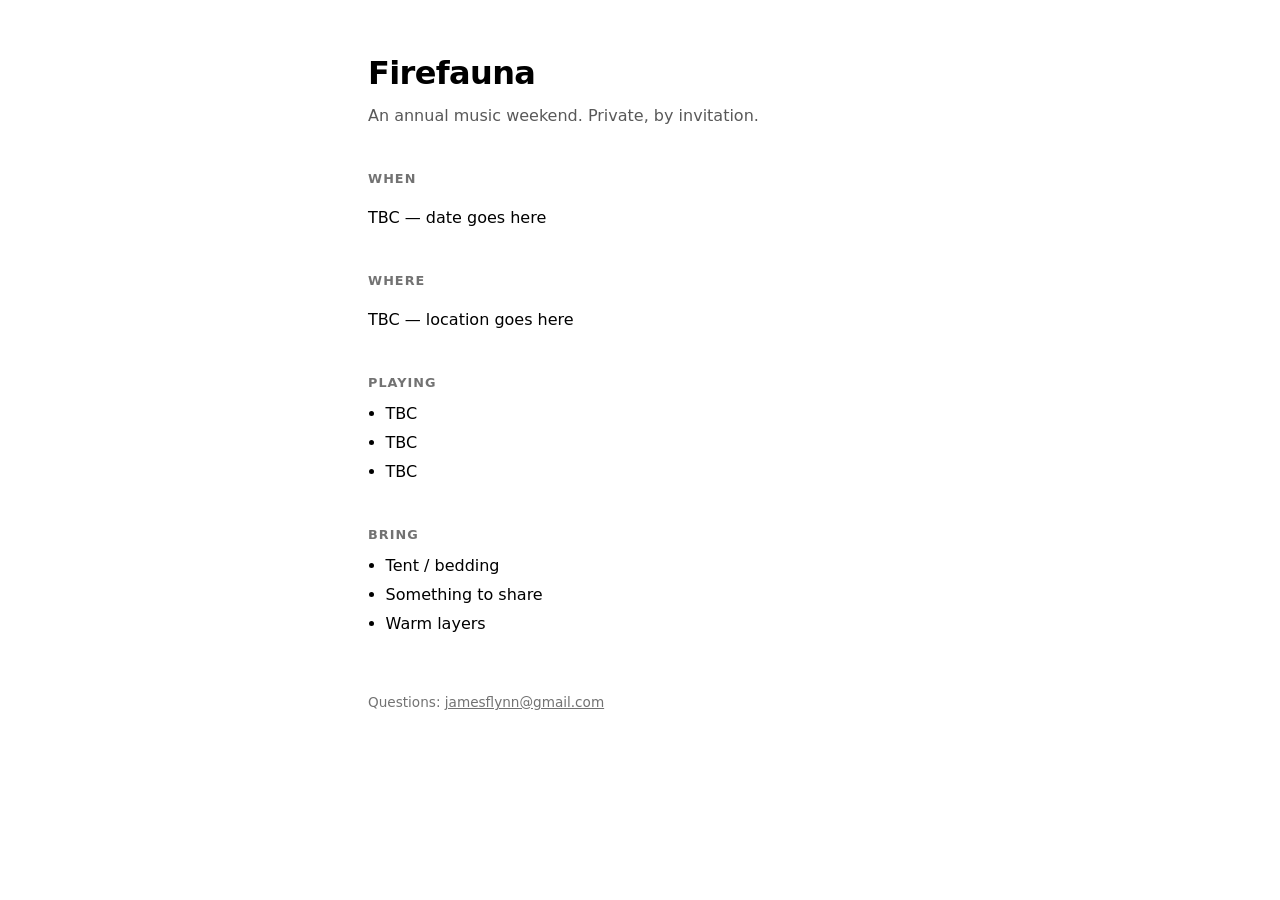
==== index.html @ e8c9aa82 "Add single-page Firefauna site Co-Authored-By: Claude Opus 5 <noreply@anthropic.com>" ====
<!doctype html>
<html lang="en">
<head>
<meta charset="utf-8">
<meta name="viewport" content="width=device-width, initial-scale=1">
<meta name="robots" content="noindex">
<title>Firefauna</title>
<style>
  :root { color-scheme: light dark; }
  body {
    max-width: 34rem;
    margin: 0 auto;
    padding: 3rem 1.25rem 5rem;
    font: 1rem/1.6 ui-sans-serif, system-ui, -apple-system, Segoe UI, Roboto, sans-serif;
  }
  h1 { font-size: 2rem; margin: 0 0 .25rem; letter-spacing: -.02em; }
  .tagline { margin: 0 0 2.5rem; opacity: .65; }
  h2 { font-size: .8rem; text-transform: uppercase; letter-spacing: .08em; opacity: .55; margin: 2.5rem 0 .5rem; }
  ul { margin: 0; padding-left: 1.1rem; }
  li { margin: .2rem 0; }
  footer { margin-top: 3.5rem; font-size: .85rem; opacity: .55; }
  a { color: inherit; }
</style>
</head>
<body>

<h1>Firefauna</h1>
<p class="tagline">An annual music weekend. Private, by invitation.</p>

<h2>When</h2>
<p>TBC &mdash; date goes here</p>

<h2>Where</h2>
<p>TBC &mdash; location goes here</p>

<h2>Playing</h2>
<ul>
  <li>TBC</li>
  <li>TBC</li>
  <li>TBC</li>
</ul>

<h2>Bring</h2>
<ul>
  <li>Tent / bedding</li>
  <li>Something to share</li>
  <li>Warm layers</li>
</ul>

<footer>
  Questions: <a href="mailto:jamesflynn@gmail.com">jamesflynn@gmail.com</a>
</footer>

</body>
</html>
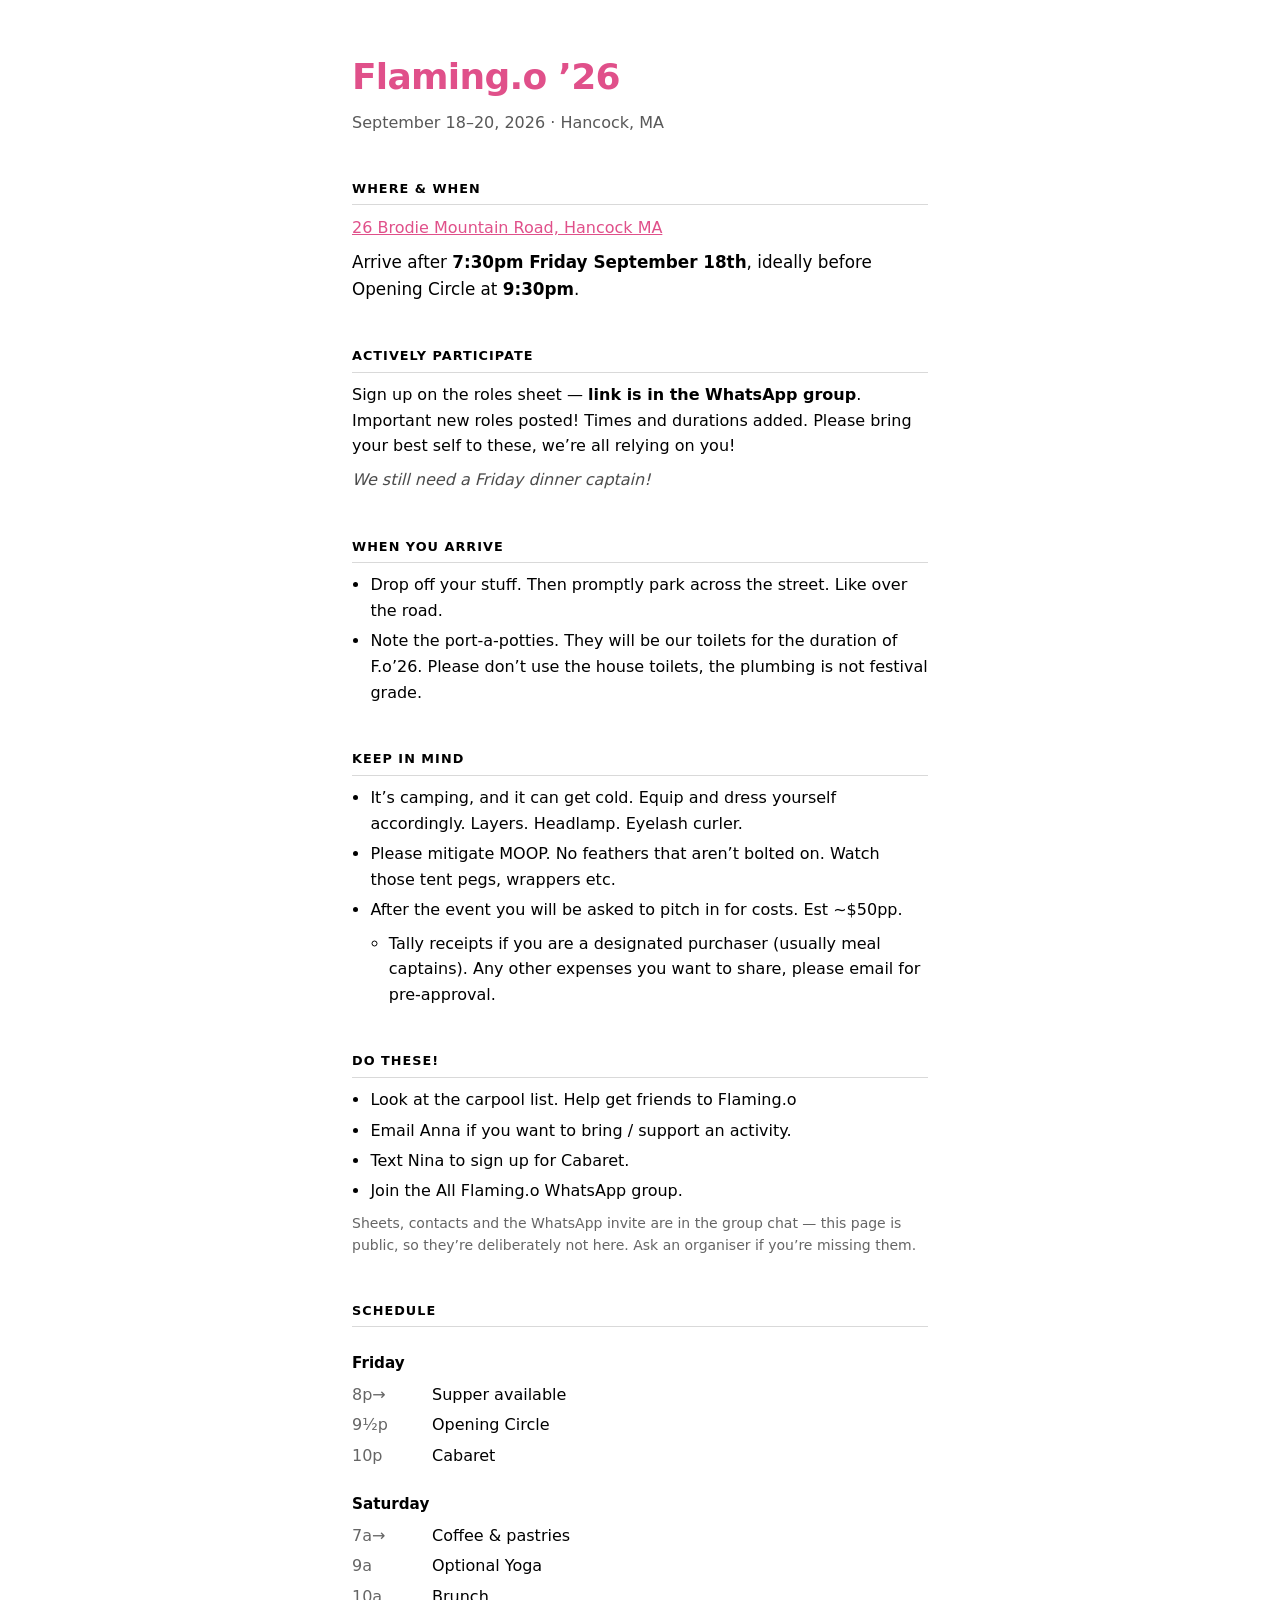
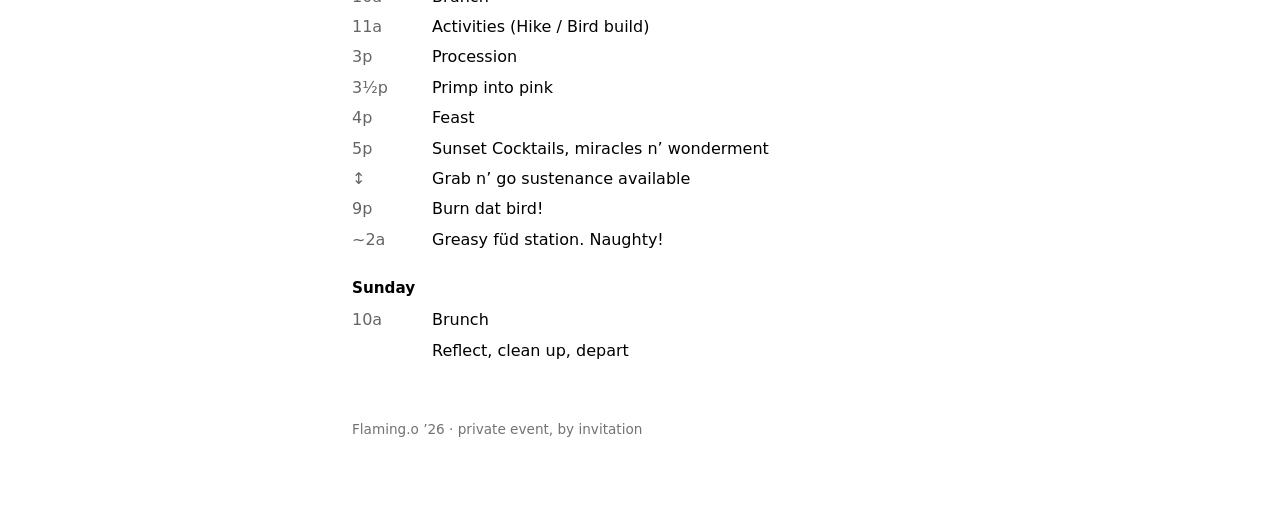
==== commit 91034023: "Add Flaming.o '26 details: location, schedule, logistics Contact details, Sheets and the WhatsApp in" ====
--- a/index.html
+++ b/index.html
@@ -4,52 +4,125 @@
 <meta charset="utf-8">
 <meta name="viewport" content="width=device-width, initial-scale=1">
 <meta name="robots" content="noindex">
-<title>Firefauna</title>
+<title>Flaming.o &rsquo;26</title>
 <style>
-  :root { color-scheme: light dark; }
+  :root { color-scheme: light dark; --pink: #e0508a; }
   body {
-    max-width: 34rem;
+    max-width: 36rem;
     margin: 0 auto;
     padding: 3rem 1.25rem 5rem;
     font: 1rem/1.6 ui-sans-serif, system-ui, -apple-system, Segoe UI, Roboto, sans-serif;
   }
-  h1 { font-size: 2rem; margin: 0 0 .25rem; letter-spacing: -.02em; }
-  .tagline { margin: 0 0 2.5rem; opacity: .65; }
-  h2 { font-size: .8rem; text-transform: uppercase; letter-spacing: .08em; opacity: .55; margin: 2.5rem 0 .5rem; }
-  ul { margin: 0; padding-left: 1.1rem; }
-  li { margin: .2rem 0; }
+  h1 { font-size: 2.25rem; margin: 0 0 .25rem; letter-spacing: -.02em; color: var(--pink); }
+  .tagline { margin: 0 0 1rem; opacity: .65; }
+  h2 {
+    font-size: .8rem; text-transform: uppercase; letter-spacing: .08em;
+    margin: 2.75rem 0 .6rem; padding-bottom: .3rem;
+    border-bottom: 1px solid color-mix(in srgb, currentColor 15%, transparent);
+  }
+  h3 { font-size: .95rem; margin: 1.5rem 0 .4rem; }
+  p { margin: .5rem 0; }
+  ul { margin: .5rem 0; padding-left: 1.15rem; }
+  li { margin: .3rem 0; }
+  a { color: var(--pink); }
+  .lede { font-size: 1.05rem; }
+  .todo { opacity: .7; font-style: italic; }
+  .note { font-size: .875rem; opacity: .6; }
+  dl.sched { display: grid; grid-template-columns: 4.25rem 1fr; gap: .3rem .75rem; margin: .4rem 0; }
+  dl.sched dt { font-variant-numeric: tabular-nums; opacity: .6; }
+  dl.sched dd { margin: 0; }
   footer { margin-top: 3.5rem; font-size: .85rem; opacity: .55; }
-  a { color: inherit; }
 </style>
 </head>
 <body>
 
-<h1>Firefauna</h1>
-<p class="tagline">An annual music weekend. Private, by invitation.</p>
+<h1>Flaming.o &rsquo;26</h1>
+<p class="tagline">September 18&ndash;20, 2026 &middot; Hancock, MA</p>
 
-<h2>When</h2>
-<p>TBC &mdash; date goes here</p>
+<h2>Where &amp; when</h2>
+<p>
+  <a href="https://maps.app.goo.gl/1fHJGPwDLcyNwLw86">26 Brodie Mountain Road, Hancock MA</a>
+</p>
+<p class="lede">
+  Arrive after <strong>7:30pm Friday September 18th</strong>, ideally before
+  Opening Circle at <strong>9:30pm</strong>.
+</p>
 
-<h2>Where</h2>
-<p>TBC &mdash; location goes here</p>
+<h2>Actively participate</h2>
+<p>
+  Sign up on the roles sheet &mdash; <strong>link is in the WhatsApp group</strong>.
+  Important new roles posted! Times and durations added. Please bring your best
+  self to these, we&rsquo;re all relying on you!
+</p>
+<p class="todo">We still need a Friday dinner captain!</p>
 
-<h2>Playing</h2>
+<h2>When you arrive</h2>
 <ul>
-  <li>TBC</li>
-  <li>TBC</li>
-  <li>TBC</li>
+  <li>Drop off your stuff. Then promptly park across the street. Like over the road.</li>
+  <li>Note the port-a-potties. They will be our toilets for the duration of F.o&rsquo;26.
+      Please don&rsquo;t use the house toilets, the plumbing is not festival grade.</li>
+</ul>
+<!-- parking diagram: drop parking.jpg in this folder and uncomment
+<img src="parking.jpg" alt="Parking diagram">
+-->
+
+<h2>Keep in mind</h2>
+<ul>
+  <li>It&rsquo;s camping, and it can get cold. Equip and dress yourself accordingly.
+      Layers. Headlamp. Eyelash curler.</li>
+  <li>Please mitigate MOOP. No feathers that aren&rsquo;t bolted on. Watch those tent
+      pegs, wrappers etc.</li>
+  <li>After the event you will be asked to pitch in for costs. Est ~$50pp.
+    <ul>
+      <li>Tally receipts if you are a designated purchaser (usually meal captains).
+          Any other expenses you want to share, please email for pre-approval.</li>
+    </ul>
+  </li>
 </ul>
 
-<h2>Bring</h2>
+<h2>Do these!</h2>
 <ul>
-  <li>Tent / bedding</li>
-  <li>Something to share</li>
-  <li>Warm layers</li>
+  <li>Look at the carpool list. Help get friends to Flaming.o</li>
+  <li>Email Anna if you want to bring / support an activity.</li>
+  <li>Text Nina to sign up for Cabaret.</li>
+  <li>Join the All Flaming.o WhatsApp group.</li>
 </ul>
+<p class="note">
+  Sheets, contacts and the WhatsApp invite are in the group chat &mdash; this page
+  is public, so they&rsquo;re deliberately not here. Ask an organiser if you&rsquo;re missing them.
+</p>
 
-<footer>
-  Questions: <a href="mailto:jamesflynn@gmail.com">jamesflynn@gmail.com</a>
-</footer>
+<h2>Schedule</h2>
+
+<h3>Friday</h3>
+<dl class="sched">
+  <dt>8p&rarr;</dt>   <dd>Supper available</dd>
+  <dt>9&frac12;p</dt> <dd>Opening Circle</dd>
+  <dt>10p</dt>        <dd>Cabaret</dd>
+</dl>
+
+<h3>Saturday</h3>
+<dl class="sched">
+  <dt>7a&rarr;</dt> <dd>Coffee &amp; pastries</dd>
+  <dt>9a</dt>       <dd>Optional Yoga</dd>
+  <dt>10a</dt>      <dd>Brunch</dd>
+  <dt>11a</dt>      <dd>Activities (Hike / Bird build)</dd>
+  <dt>3p</dt>       <dd>Procession</dd>
+  <dt>3&frac12;p</dt><dd>Primp into pink</dd>
+  <dt>4p</dt>       <dd>Feast</dd>
+  <dt>5p</dt>       <dd>Sunset Cocktails, miracles n&rsquo; wonderment</dd>
+  <dt>&#8597;</dt>  <dd>Grab n&rsquo; go sustenance available</dd>
+  <dt>9p</dt>       <dd>Burn dat bird!</dd>
+  <dt>~2a</dt>      <dd>Greasy f&uuml;d station. Naughty!</dd>
+</dl>
+
+<h3>Sunday</h3>
+<dl class="sched">
+  <dt>10a</dt> <dd>Brunch</dd>
+  <dt></dt>    <dd>Reflect, clean up, depart</dd>
+</dl>
+
+<footer>Flaming.o &rsquo;26 &middot; private event, by invitation</footer>
 
 </body>
 </html>
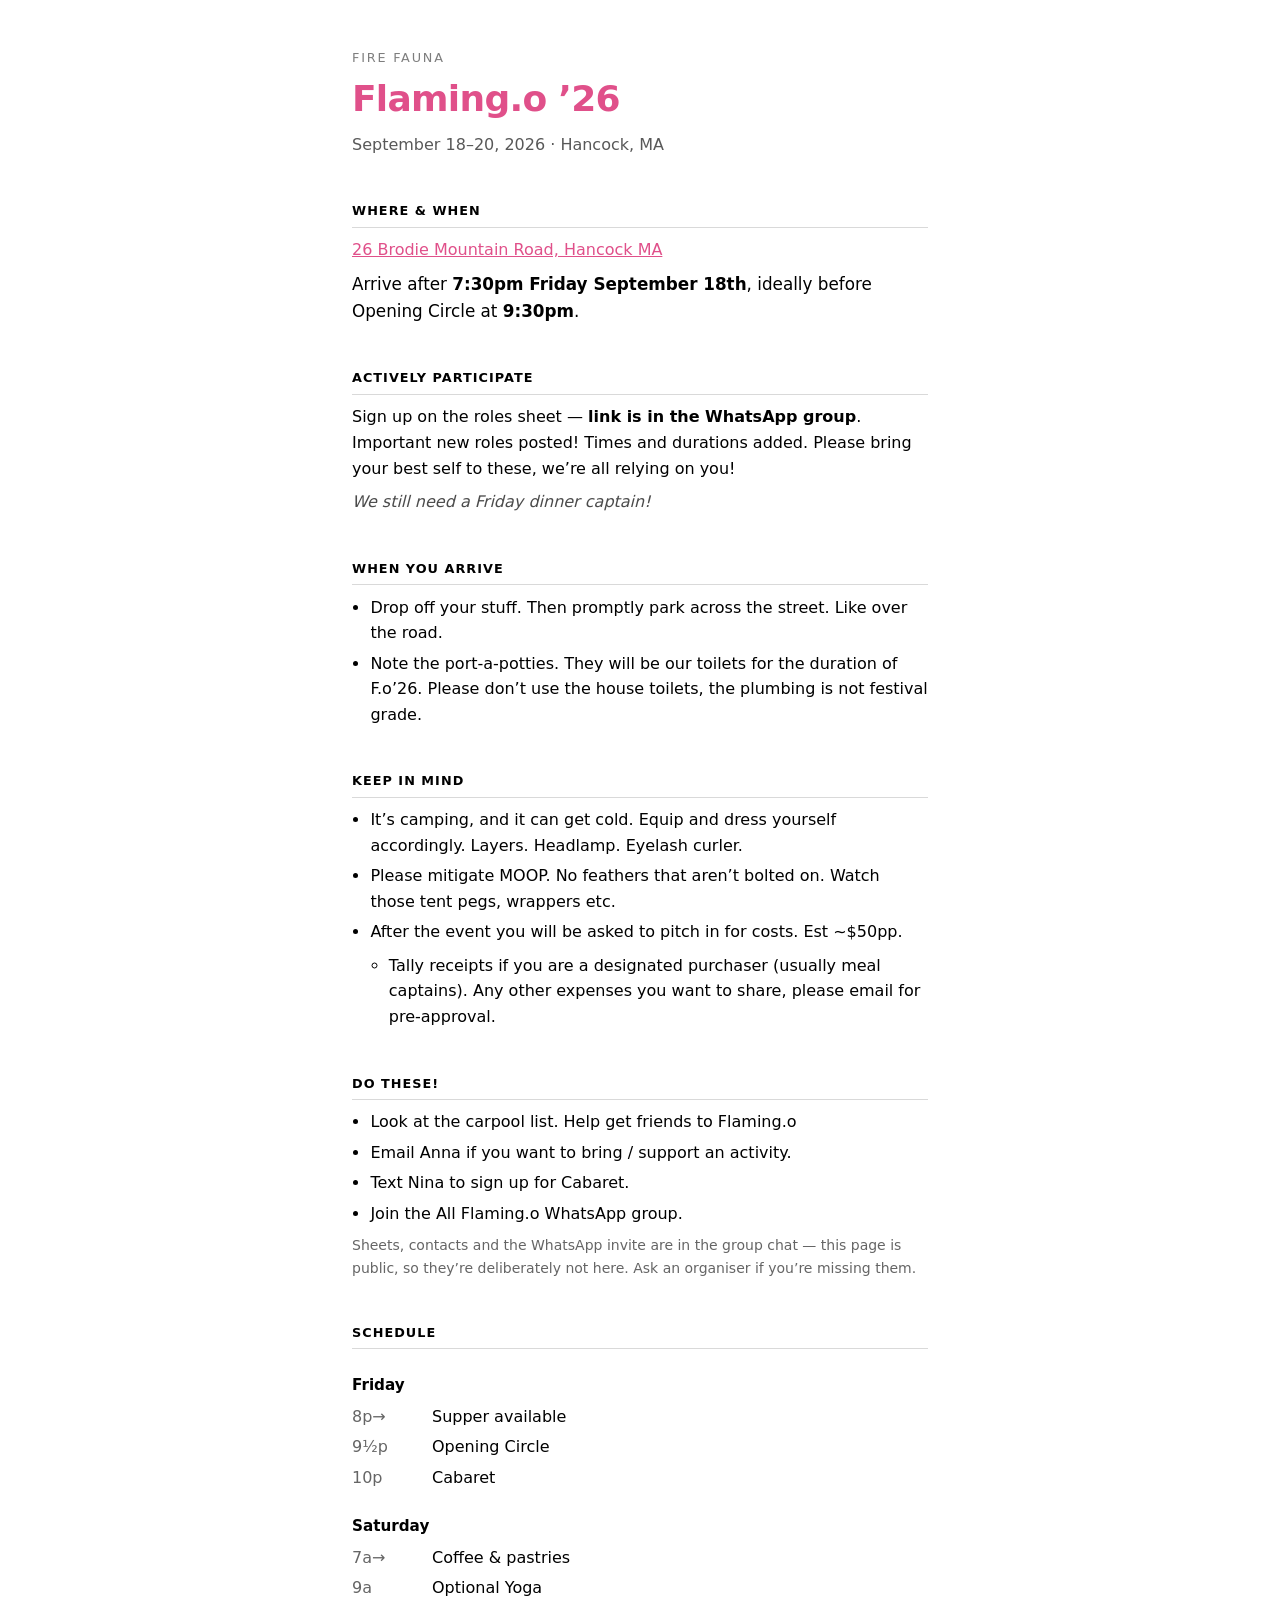
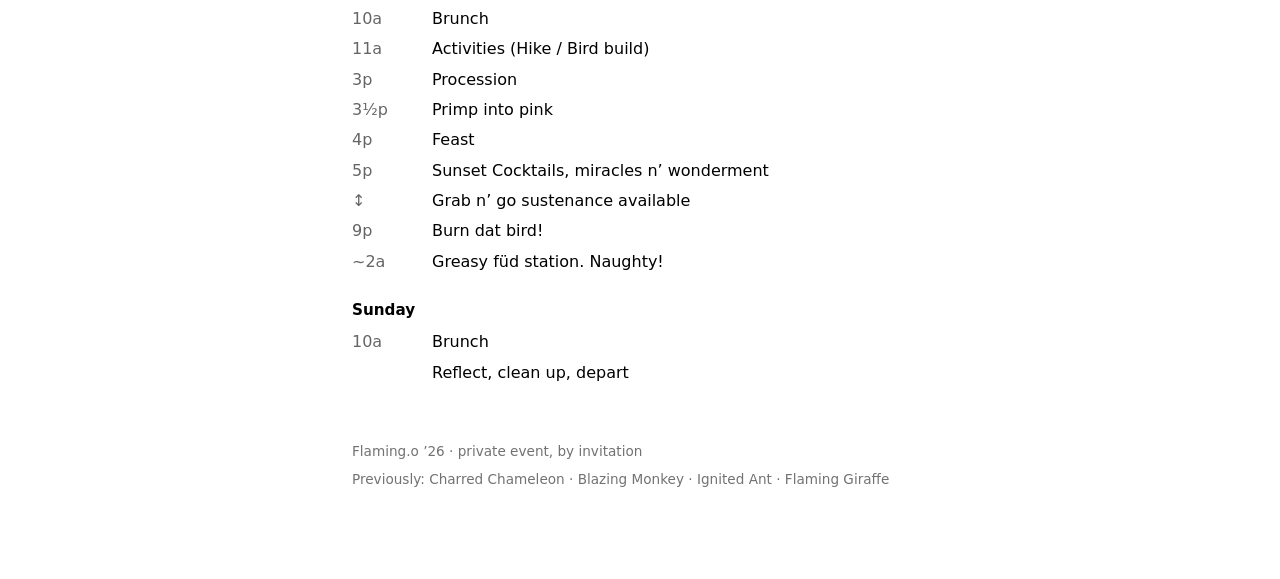
==== commit 600efeba: "Add Fire Fauna program branding and past-year lineage Co-Authored-By: Claude Opus 5 <noreply@anthrop" ====
--- a/index.html
+++ b/index.html
@@ -28,6 +28,9 @@
   .lede { font-size: 1.05rem; }
   .todo { opacity: .7; font-style: italic; }
   .note { font-size: .875rem; opacity: .6; }
+  .eyebrow { margin: 0 0 .1rem; font-size: .8rem; text-transform: uppercase;
+             letter-spacing: .14em; opacity: .5; }
+  .lineage { margin-top: .4rem; }
   dl.sched { display: grid; grid-template-columns: 4.25rem 1fr; gap: .3rem .75rem; margin: .4rem 0; }
   dl.sched dt { font-variant-numeric: tabular-nums; opacity: .6; }
   dl.sched dd { margin: 0; }
@@ -36,6 +39,7 @@
 </head>
 <body>
 
+<p class="eyebrow">Fire Fauna</p>
 <h1>Flaming.o &rsquo;26</h1>
 <p class="tagline">September 18&ndash;20, 2026 &middot; Hancock, MA</p>
 
@@ -122,7 +126,11 @@
   <dt></dt>    <dd>Reflect, clean up, depart</dd>
 </dl>
 
-<footer>Flaming.o &rsquo;26 &middot; private event, by invitation</footer>
+<footer>
+  Flaming.o &rsquo;26 &middot; private event, by invitation
+  <p class="lineage">Previously: Charred Chameleon &middot; Blazing Monkey &middot;
+     Ignited Ant &middot; Flaming Giraffe</p>
+</footer>
 
 </body>
 </html>
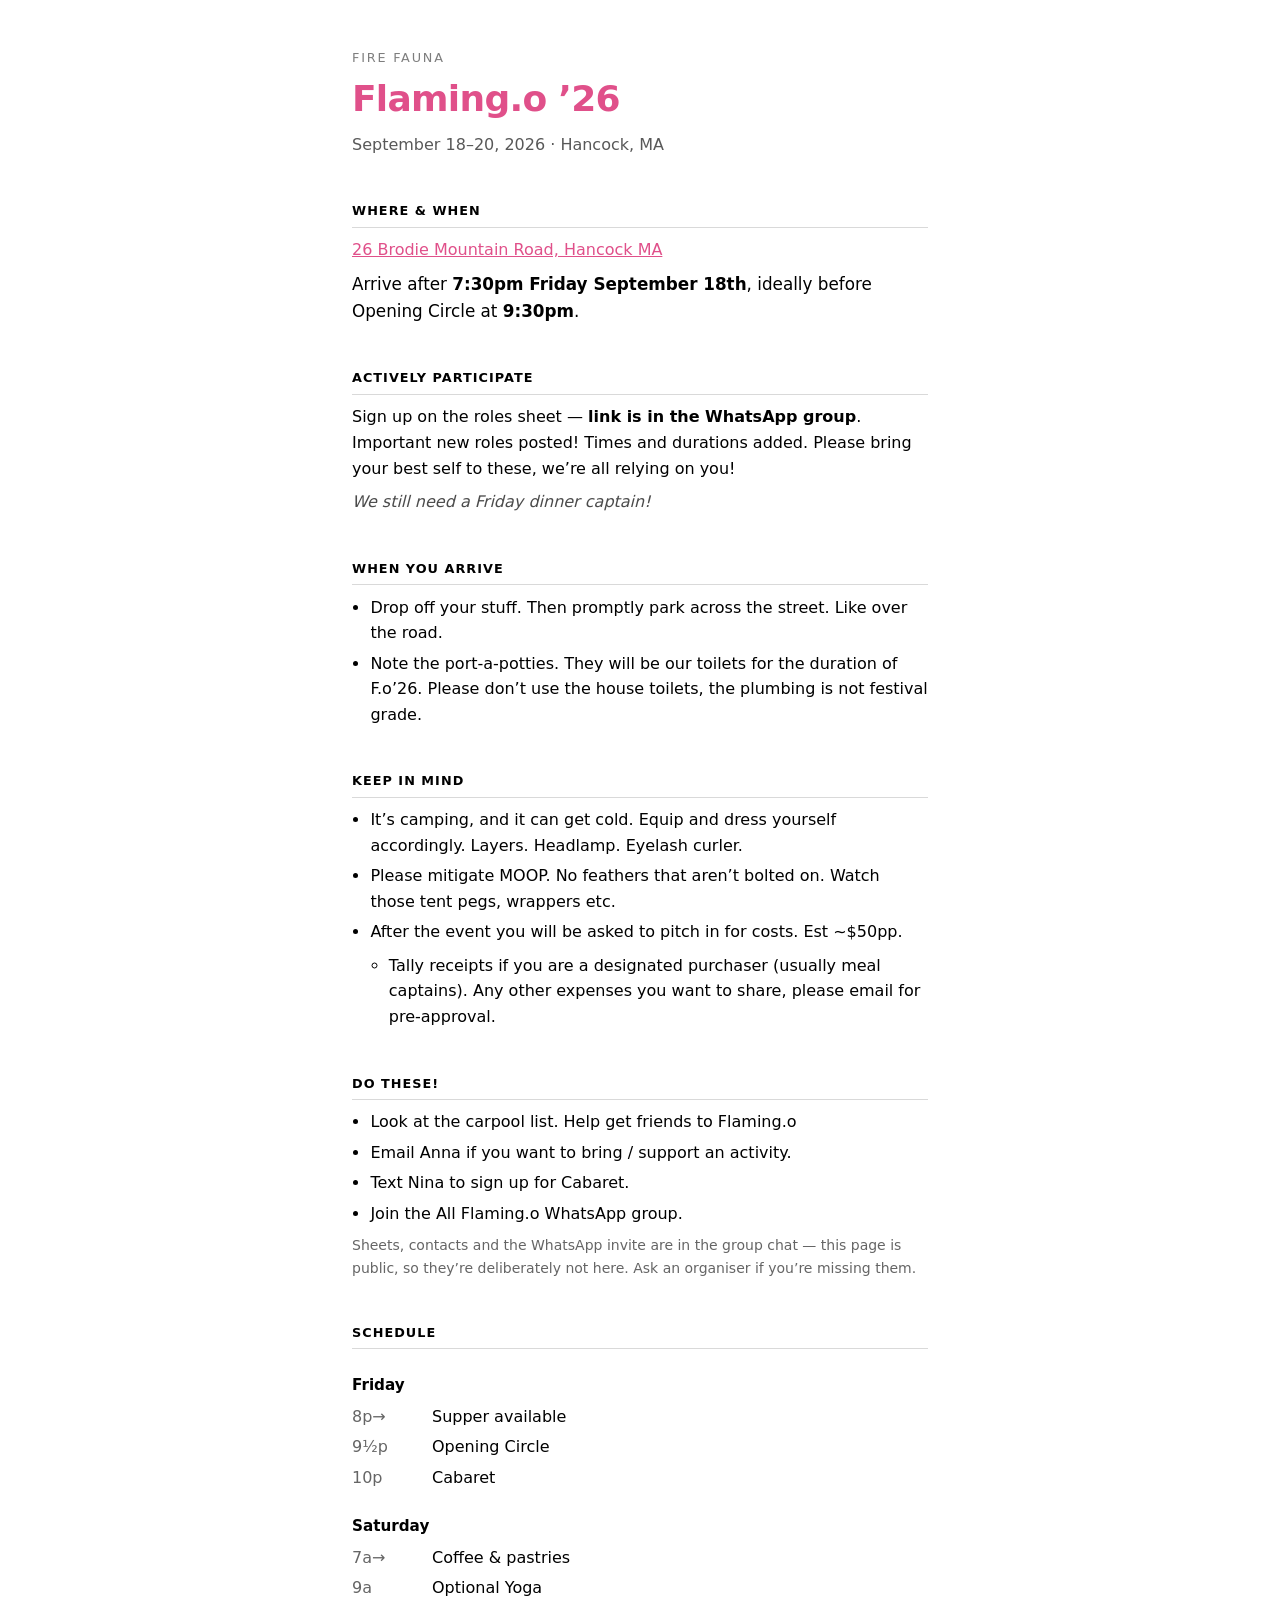
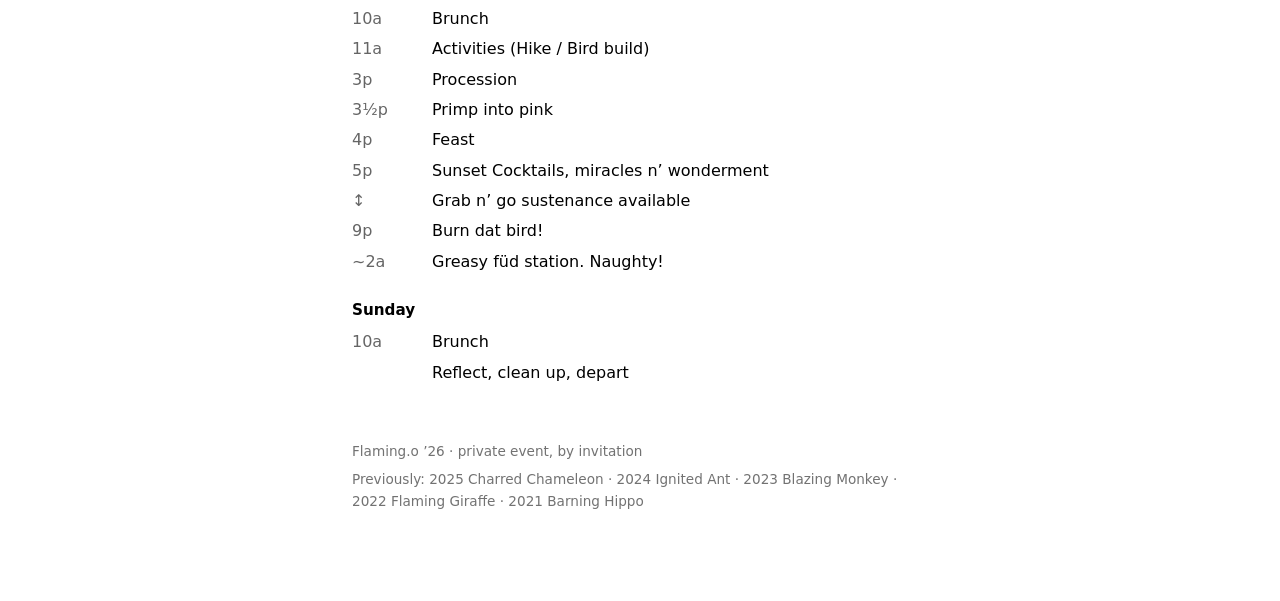
==== commit 0750bfe1: "Correct past-year lineage with years Co-Authored-By: Claude Opus 5 <noreply@anthropic.com>" ====
--- a/index.html
+++ b/index.html
@@ -128,8 +128,14 @@
 
 <footer>
   Flaming.o &rsquo;26 &middot; private event, by invitation
-  <p class="lineage">Previously: Charred Chameleon &middot; Blazing Monkey &middot;
-     Ignited Ant &middot; Flaming Giraffe</p>
+  <p class="lineage">
+    Previously:
+    2025 Charred Chameleon &middot;
+    2024 Ignited Ant &middot;
+    2023 Blazing Monkey &middot;
+    2022 Flaming Giraffe &middot;
+    2021 Barning Hippo
+  </p>
 </footer>
 
 </body>
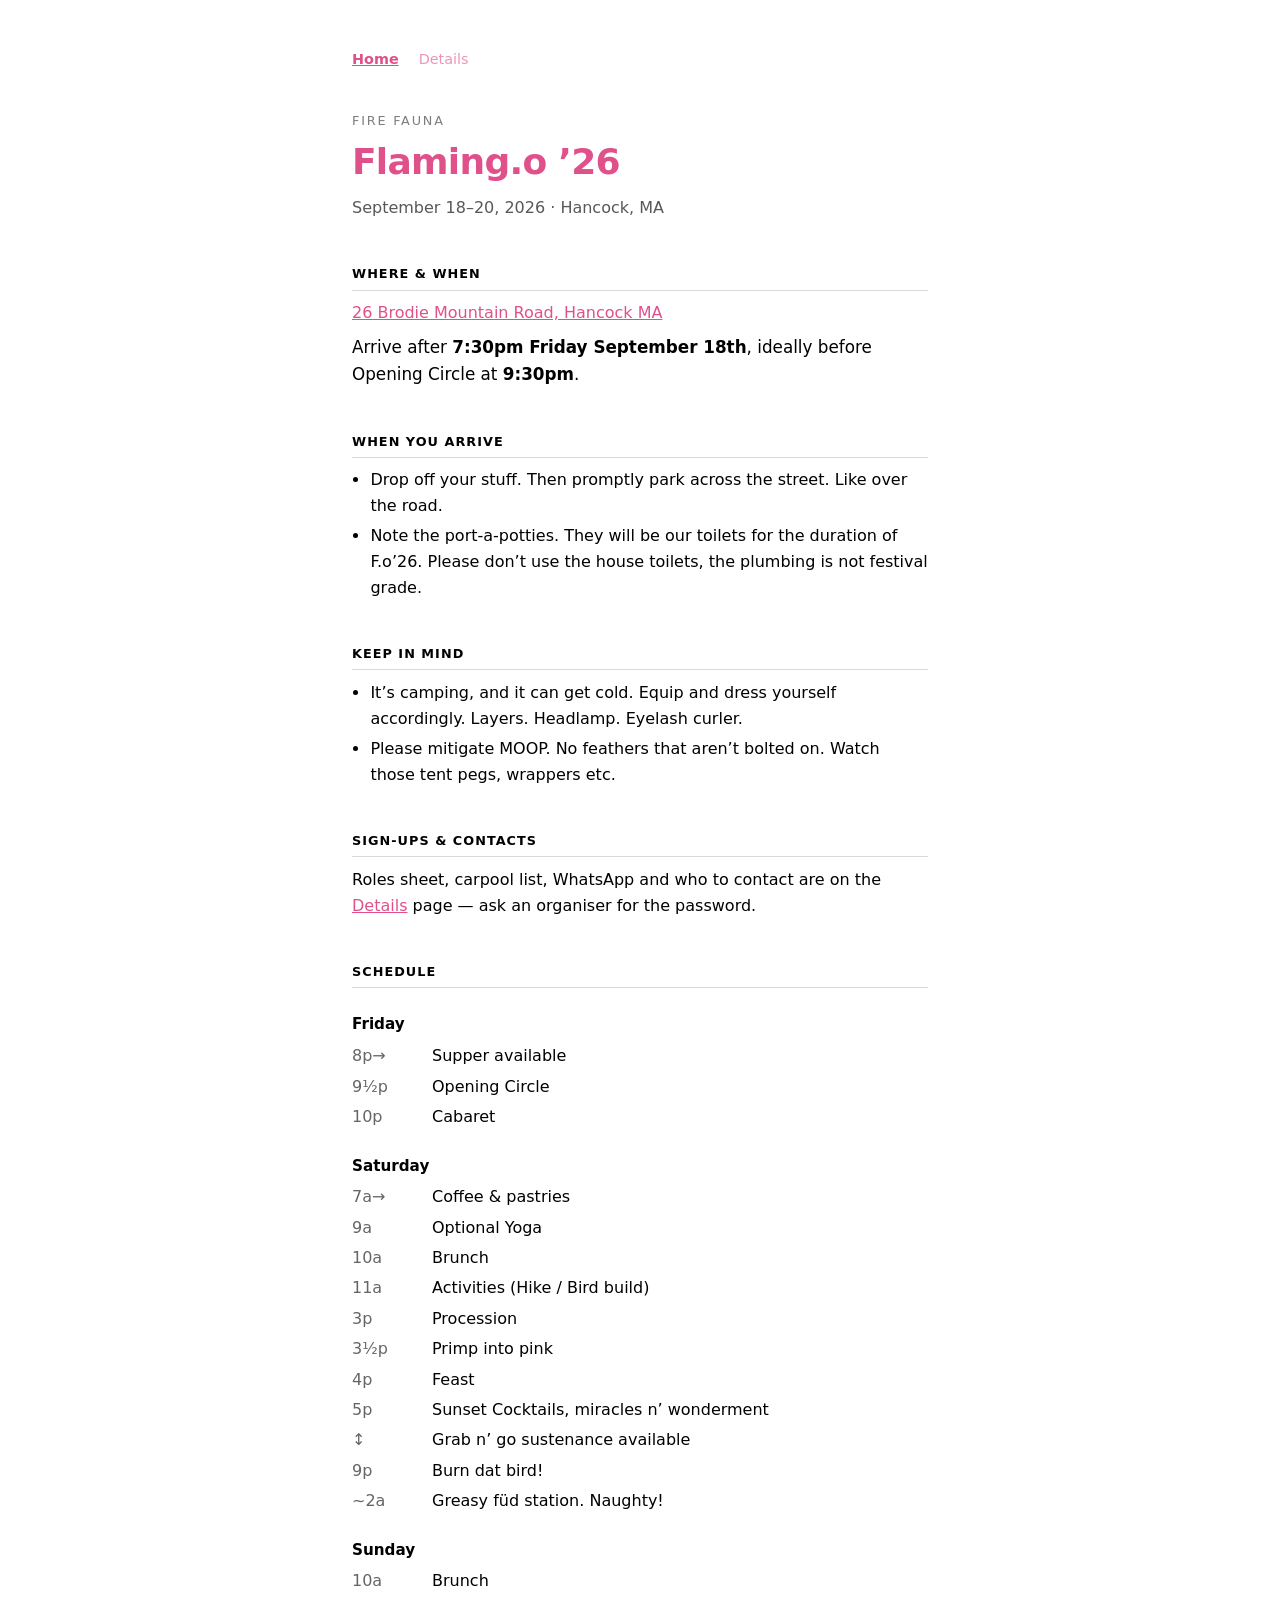
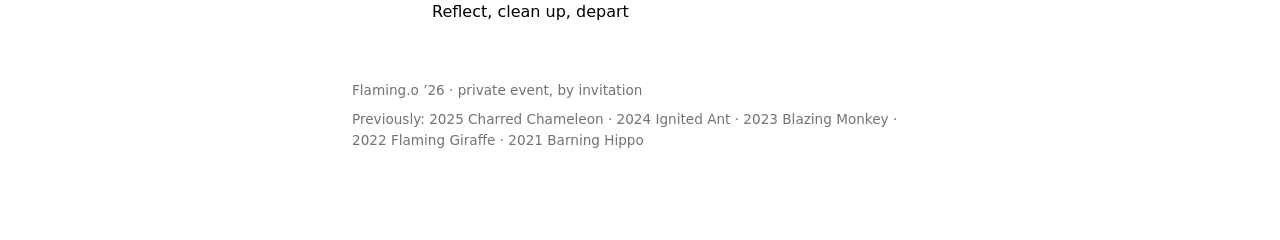
==== commit b642fab1: "Add nav and encrypted Details page Sign-ups, contacts and links move off the public home page into d" ====
--- a/index.html
+++ b/index.html
@@ -5,39 +5,14 @@
 <meta name="viewport" content="width=device-width, initial-scale=1">
 <meta name="robots" content="noindex">
 <title>Flaming.o &rsquo;26</title>
-<style>
-  :root { color-scheme: light dark; --pink: #e0508a; }
-  body {
-    max-width: 36rem;
-    margin: 0 auto;
-    padding: 3rem 1.25rem 5rem;
-    font: 1rem/1.6 ui-sans-serif, system-ui, -apple-system, Segoe UI, Roboto, sans-serif;
-  }
-  h1 { font-size: 2.25rem; margin: 0 0 .25rem; letter-spacing: -.02em; color: var(--pink); }
-  .tagline { margin: 0 0 1rem; opacity: .65; }
-  h2 {
-    font-size: .8rem; text-transform: uppercase; letter-spacing: .08em;
-    margin: 2.75rem 0 .6rem; padding-bottom: .3rem;
-    border-bottom: 1px solid color-mix(in srgb, currentColor 15%, transparent);
-  }
-  h3 { font-size: .95rem; margin: 1.5rem 0 .4rem; }
-  p { margin: .5rem 0; }
-  ul { margin: .5rem 0; padding-left: 1.15rem; }
-  li { margin: .3rem 0; }
-  a { color: var(--pink); }
-  .lede { font-size: 1.05rem; }
-  .todo { opacity: .7; font-style: italic; }
-  .note { font-size: .875rem; opacity: .6; }
-  .eyebrow { margin: 0 0 .1rem; font-size: .8rem; text-transform: uppercase;
-             letter-spacing: .14em; opacity: .5; }
-  .lineage { margin-top: .4rem; }
-  dl.sched { display: grid; grid-template-columns: 4.25rem 1fr; gap: .3rem .75rem; margin: .4rem 0; }
-  dl.sched dt { font-variant-numeric: tabular-nums; opacity: .6; }
-  dl.sched dd { margin: 0; }
-  footer { margin-top: 3.5rem; font-size: .85rem; opacity: .55; }
-</style>
+<link rel="stylesheet" href="style.css">
 </head>
 <body>
+
+<nav>
+  <a href="/" aria-current="page">Home</a>
+  <a href="/details.html">Details</a>
+</nav>
 
 <p class="eyebrow">Fire Fauna</p>
 <h1>Flaming.o &rsquo;26</h1>
@@ -51,14 +26,6 @@
   Arrive after <strong>7:30pm Friday September 18th</strong>, ideally before
   Opening Circle at <strong>9:30pm</strong>.
 </p>
-
-<h2>Actively participate</h2>
-<p>
-  Sign up on the roles sheet &mdash; <strong>link is in the WhatsApp group</strong>.
-  Important new roles posted! Times and durations added. Please bring your best
-  self to these, we&rsquo;re all relying on you!
-</p>
-<p class="todo">We still need a Friday dinner captain!</p>
 
 <h2>When you arrive</h2>
 <ul>
@@ -76,25 +43,13 @@
       Layers. Headlamp. Eyelash curler.</li>
   <li>Please mitigate MOOP. No feathers that aren&rsquo;t bolted on. Watch those tent
       pegs, wrappers etc.</li>
-  <li>After the event you will be asked to pitch in for costs. Est ~$50pp.
-    <ul>
-      <li>Tally receipts if you are a designated purchaser (usually meal captains).
-          Any other expenses you want to share, please email for pre-approval.</li>
     </ul>
   </li>
 </ul>
 
-<h2>Do these!</h2>
-<ul>
-  <li>Look at the carpool list. Help get friends to Flaming.o</li>
-  <li>Email Anna if you want to bring / support an activity.</li>
-  <li>Text Nina to sign up for Cabaret.</li>
-  <li>Join the All Flaming.o WhatsApp group.</li>
-</ul>
-<p class="note">
-  Sheets, contacts and the WhatsApp invite are in the group chat &mdash; this page
-  is public, so they&rsquo;re deliberately not here. Ask an organiser if you&rsquo;re missing them.
-</p>
+<h2>Sign-ups &amp; contacts</h2>
+<p>Roles sheet, carpool list, WhatsApp and who to contact are on the
+   <a href="/details.html">Details</a> page &mdash; ask an organiser for the password.</p>
 
 <h2>Schedule</h2>
 
--- a/style.css
+++ b/style.css
@@ -0,0 +1,40 @@
+  :root { color-scheme: light dark; --pink: #e0508a; }
+  body {
+    max-width: 36rem;
+    margin: 0 auto;
+    padding: 3rem 1.25rem 5rem;
+    font: 1rem/1.6 ui-sans-serif, system-ui, -apple-system, Segoe UI, Roboto, sans-serif;
+  }
+  h1 { font-size: 2.25rem; margin: 0 0 .25rem; letter-spacing: -.02em; color: var(--pink); }
+  .tagline { margin: 0 0 1rem; opacity: .65; }
+  h2 {
+    font-size: .8rem; text-transform: uppercase; letter-spacing: .08em;
+    margin: 2.75rem 0 .6rem; padding-bottom: .3rem;
+    border-bottom: 1px solid color-mix(in srgb, currentColor 15%, transparent);
+  }
+  h3 { font-size: .95rem; margin: 1.5rem 0 .4rem; }
+  p { margin: .5rem 0; }
+  ul { margin: .5rem 0; padding-left: 1.15rem; }
+  li { margin: .3rem 0; }
+  a { color: var(--pink); }
+  .lede { font-size: 1.05rem; }
+  .todo { opacity: .7; font-style: italic; }
+  .note { font-size: .875rem; opacity: .6; }
+  .eyebrow { margin: 0 0 .1rem; font-size: .8rem; text-transform: uppercase;
+             letter-spacing: .14em; opacity: .5; }
+  .lineage { margin-top: .4rem; }
+  dl.sched { display: grid; grid-template-columns: 4.25rem 1fr; gap: .3rem .75rem; margin: .4rem 0; }
+  dl.sched dt { font-variant-numeric: tabular-nums; opacity: .6; }
+  dl.sched dd { margin: 0; }
+  footer { margin-top: 3.5rem; font-size: .85rem; opacity: .55; }
+  nav { margin: 0 0 2.5rem; font-size: .9rem; display: flex; gap: 1.25rem; }
+  nav a { text-decoration: none; opacity: .6; }
+  nav a:hover { opacity: 1; }
+  nav a[aria-current="page"] { opacity: 1; font-weight: 600; text-decoration: underline; }
+  form.gate { display: flex; gap: .5rem; flex-wrap: wrap; margin: 1rem 0; }
+  form.gate input { flex: 1 1 14rem; padding: .55rem .7rem; font: inherit;
+    border: 1px solid color-mix(in srgb, currentColor 30%, transparent);
+    border-radius: .4rem; background: transparent; color: inherit; }
+  form.gate button { padding: .55rem 1.1rem; font: inherit; cursor: pointer;
+    border: 0; border-radius: .4rem; background: var(--pink); color: #fff; }
+  .err { color: var(--pink); font-size: .9rem; min-height: 1.4em; }
